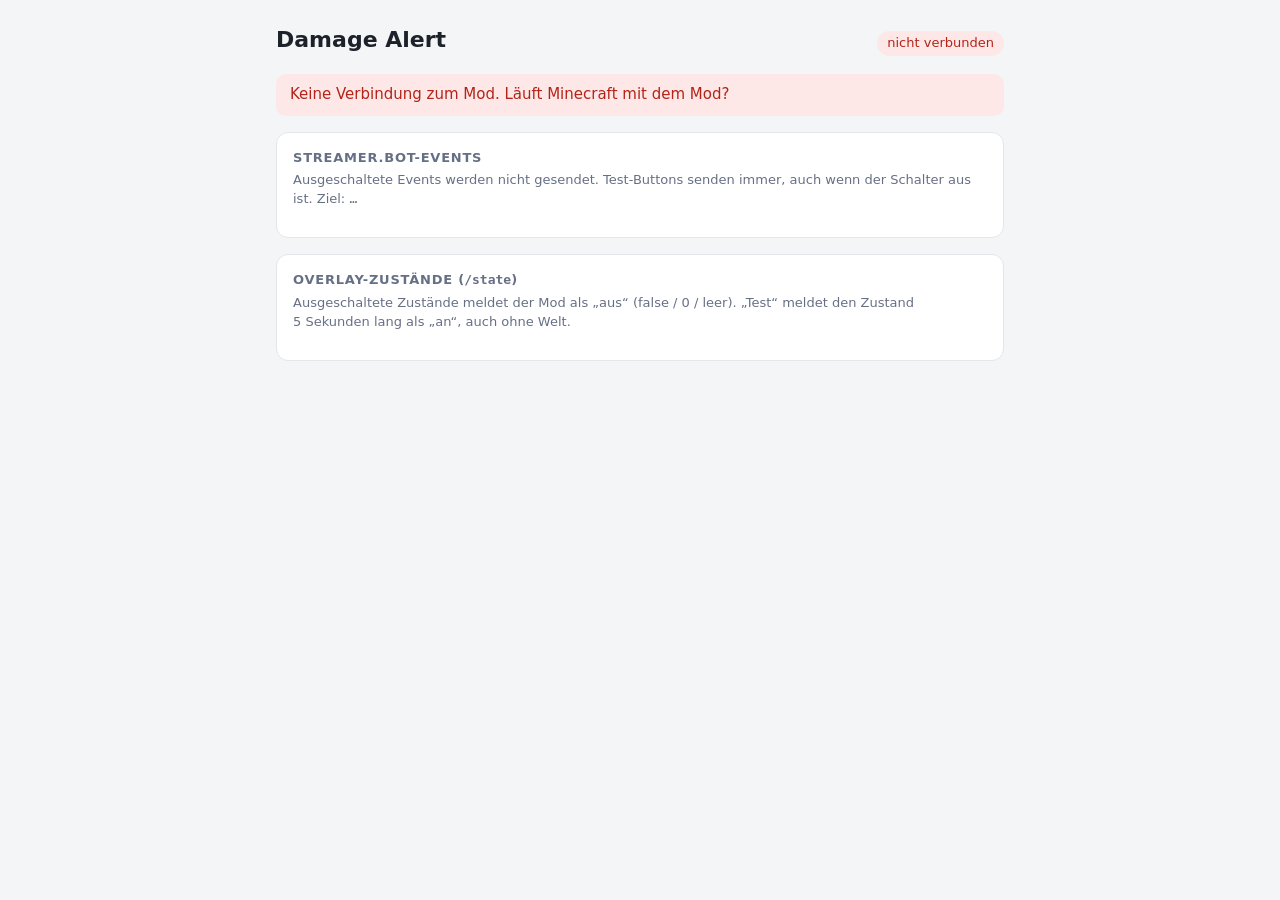
==== src/main/resources/assets/damagealert/web/index.html @ b90c87a6 "Add control panel to toggle and test effects - Web UI at http://127.0.0.1:7475/ served by the mod: p" ====
<!doctype html>
<html lang="de">
<head>
<meta charset="utf-8">
<meta name="viewport" content="width=device-width, initial-scale=1">
<title>Damage Alert</title>
<style>
  :root {
    --bg: #f4f5f7; --card: #ffffff; --text: #1d2129; --muted: #667085; --line: #e3e6eb;
    --accent: #2f7d4f; --accent-soft: #e3f3e9; --off: #c3c8d0; --warn: #b54708; --warn-soft: #fef0e1;
    --err: #b42318; --err-soft: #fde8e7; --btn: #eef0f3; --btn-hover: #e2e5ea;
  }
  @media (prefers-color-scheme: dark) {
    :root {
      --bg: #121418; --card: #1b1e24; --text: #e8eaed; --muted: #98a2b3; --line: #2b3038;
      --accent: #4cbf7a; --accent-soft: #173323; --off: #48505c; --warn: #f5a35c; --warn-soft: #3a2615;
      --err: #f97066; --err-soft: #3d1a18; --btn: #262a31; --btn-hover: #30353d;
    }
  }
  * { box-sizing: border-box; }
  body { margin: 0; background: var(--bg); color: var(--text);
         font: 15px/1.45 system-ui, -apple-system, "Segoe UI", Roboto, sans-serif; }
  main { max-width: 760px; margin: 0 auto; padding: 24px 16px 48px; }
  header { display: flex; align-items: baseline; justify-content: space-between; gap: 12px; flex-wrap: wrap; margin-bottom: 18px; }
  h1 { font-size: 22px; margin: 0; }
  h2 { font-size: 13px; text-transform: uppercase; letter-spacing: .06em; color: var(--muted); margin: 0 0 4px; }
  .hint { color: var(--muted); font-size: 13px; margin: 0 0 12px; }
  .pill { font-size: 13px; padding: 3px 10px; border-radius: 99px; background: var(--btn); color: var(--muted); }
  .pill.ok { background: var(--accent-soft); color: var(--accent); }
  .pill.bad { background: var(--err-soft); color: var(--err); }
  section { background: var(--card); border: 1px solid var(--line); border-radius: 12px; padding: 16px; margin-bottom: 16px; }
  .row { display: grid; grid-template-columns: auto 1fr auto; gap: 14px; align-items: center;
         padding: 10px 0; border-top: 1px solid var(--line); }
  .row:first-of-type { border-top: 0; }
  .name { font-weight: 600; }
  .sub { color: var(--muted); font-size: 13px; }
  .value { font-variant-numeric: tabular-nums; }
  .value.on { color: var(--accent); font-weight: 600; }
  .actions { display: flex; gap: 6px; flex-wrap: wrap; justify-content: flex-end; }
  button.test { border: 1px solid var(--line); background: var(--btn); color: var(--text); border-radius: 8px;
                padding: 6px 12px; font: inherit; font-size: 13px; cursor: pointer; white-space: nowrap; }
  button.test:hover { background: var(--btn-hover); }
  button.test:disabled { opacity: .6; cursor: progress; }
  .result { font-size: 12px; min-height: 1em; text-align: right; }
  .result.ok { color: var(--accent); } .result.bad { color: var(--err); } .result.info { color: var(--warn); }
  /* Schalter */
  .switch { position: relative; width: 44px; height: 26px; flex: none; }
  .switch input { position: absolute; opacity: 0; width: 100%; height: 100%; margin: 0; cursor: pointer; z-index: 1; }
  .switch span { position: absolute; inset: 0; border-radius: 99px; background: var(--off); transition: background .15s; }
  .switch span::after { content: ""; position: absolute; top: 3px; left: 3px; width: 20px; height: 20px; border-radius: 50%;
                        background: #fff; transition: transform .15s; box-shadow: 0 1px 2px rgba(0,0,0,.25); }
  .switch input:checked + span { background: var(--accent); }
  .switch input:checked + span::after { transform: translateX(18px); }
  .switch input:focus-visible + span { outline: 2px solid var(--accent); outline-offset: 2px; }
  .row.disabled .name, .row.disabled .value { opacity: .55; }
  .banner { display: none; background: var(--err-soft); color: var(--err); border-radius: 10px; padding: 10px 14px; margin-bottom: 16px; }
  .banner.show { display: block; }
  code { font-size: 13px; }
  @media (max-width: 520px) {
    .row { grid-template-columns: auto 1fr; }
    .row > .right { grid-column: 1 / -1; }
    .actions, .result { justify-content: flex-start; text-align: left; }
  }
</style>
</head>
<body>
<main>
  <header>
    <h1>Damage Alert</h1>
    <span id="world" class="pill">verbinde …</span>
  </header>
  <div id="banner" class="banner">Keine Verbindung zum Mod. Läuft Minecraft mit dem Mod?</div>

  <section>
    <h2>Streamer.bot-Events</h2>
    <p class="hint">Ausgeschaltete Events werden nicht gesendet. Test-Buttons senden immer, auch wenn der Schalter aus ist.
      Ziel: <code id="sbUrl">…</code></p>
    <div id="events"></div>
  </section>

  <section>
    <h2>Overlay-Zustände <span style="text-transform:none;letter-spacing:0">(<code>/state</code>)</span></h2>
    <p class="hint">Ausgeschaltete Zustände meldet der Mod als „aus“ (false / 0 / leer). „Test“ meldet den Zustand
      <span id="testSec">5</span>&nbsp;Sekunden lang als „an“, auch ohne Welt.</p>
    <div id="states"></div>
  </section>
</main>

<script>
"use strict";
const EVENTS = [
  { id: "damage", name: "Schaden", sub: a => `Action „${a.damage}“ mit damage und health`,
    tests: [{ action: "damage", label: "Test auslösen" }] },
  { id: "portal", name: "Nether-Portal", sub: a => `Actions „${a.portalStart}“ / „${a.portalEnd}“`,
    tests: [{ action: "portalStart", label: "Test Start" }, { action: "portalEnd", label: "Test Ende" }] },
];
const STATES = [
  { id: "underwater", name: "Unterwasser", sub: "Augen unter Wasser", test: true, fmt: s => yesNo(s.underwater) },
  { id: "inLava", name: "In Lava", test: true, fmt: s => yesNo(s.inLava) },
  { id: "freeze", name: "Frieren", sub: "0 bis 1, wie das Frost-Overlay", test: true,
    fmt: s => ({ text: Math.round(s.freeze * 100) + " %", on: s.freeze > 0 }) },
  { id: "raining", name: "Regen", test: true, fmt: s => yesNo(s.raining) },
  { id: "thundering", name: "Gewitter", test: true, fmt: s => yesNo(s.thundering) },
  { id: "biome", name: "Biom", fmt: s => text(s.biome) },
  { id: "dimension", name: "Dimension", fmt: s => text(s.dimension) },
  { id: "y", name: "Höhe (Y)", fmt: s => text(s.y) },
];
const yesNo = v => ({ text: v ? "ja" : "nein", on: !!v });
const text = v => ({ text: v === null || v === undefined ? "–" : String(v).replace(/^minecraft:/, ""), on: false });

let settings = null;

function el(tag, attrs = {}, ...children) {
  const e = document.createElement(tag);
  for (const [k, v] of Object.entries(attrs)) {
    if (k === "class") e.className = v; else if (k.startsWith("on")) e.addEventListener(k.slice(2), v); else e.setAttribute(k, v);
  }
  for (const c of children) if (c !== null && c !== undefined) e.append(c);
  return e;
}

async function api(path, method = "GET") {
  const r = await fetch(path, { method, headers: method === "POST" ? { "X-DamageAlert": "1" } : {} });
  const body = await r.json().catch(() => ({}));
  if (!r.ok) throw new Error(body.error || ("HTTP " + r.status));
  return body;
}

function switchFor(id, label) {
  const input = el("input", { type: "checkbox", "aria-label": label + " an/aus", "data-effect": id });
  input.checked = !!settings.effects[id];
  input.addEventListener("change", async () => {
    input.disabled = true;
    try {
      settings = await api(`/api/toggle?effect=${encodeURIComponent(id)}&enabled=${input.checked}`, "POST");
      showBanner(false);
    } catch (e) {
      input.checked = !input.checked;
      showBanner(true, "Speichern fehlgeschlagen: " + e.message);
    } finally {
      input.disabled = false;
      syncRows();
    }
  });
  return el("label", { class: "switch" }, input, el("span"));
}

function render() {
  document.getElementById("sbUrl").textContent = settings.streamerBot;
  document.getElementById("testSec").textContent = Math.round(settings.stateTestMillis / 1000);

  const ev = document.getElementById("events");
  ev.replaceChildren(...EVENTS.map(e => {
    const result = el("div", { class: "result", "data-result": e.id });
    const buttons = e.tests.map(t => el("button", { class: "test", type: "button", "data-test": t.action,
      onclick: ev2 => testAction(ev2.currentTarget, t.action, result) }, t.label));
    return el("div", { class: "row", "data-row": e.id },
      switchFor(e.id, e.name),
      el("div", {}, el("div", { class: "name" }, e.name), el("div", { class: "sub" }, e.sub(settings.actions))),
      el("div", { class: "right" }, el("div", { class: "actions" }, ...buttons), result));
  }));

  const st = document.getElementById("states");
  st.replaceChildren(...STATES.map(s => {
    const result = el("div", { class: "result", "data-result": s.id });
    const btn = s.test ? el("button", { class: "test", type: "button", "data-test-state": s.id,
      onclick: ev2 => testState(ev2.currentTarget, s.id, result) }, "Test") : null;
    return el("div", { class: "row", "data-row": s.id },
      switchFor(s.id, s.name),
      el("div", {}, el("div", { class: "name" }, s.name),
        el("div", { class: "sub" }, s.sub ? s.sub + " · " : "", "aktuell: ", el("span", { class: "value", "data-value": s.id }, "–"))),
      el("div", { class: "right" }, el("div", { class: "actions" }, btn), result));
  }));
  syncRows();
}

function syncRows() {
  for (const row of document.querySelectorAll("[data-row]")) {
    row.classList.toggle("disabled", !settings.effects[row.dataset.row]);
  }
}

function setResult(node, cls, msg) {
  node.className = "result " + cls;
  node.textContent = msg;
}

async function testAction(btn, action, result) {
  btn.disabled = true;
  setResult(result, "info", "sende …");
  try {
    const r = await api(`/api/test?action=${action}`, "POST");
    if (r.ok) setResult(result, "ok", `✓ Streamer.bot hat angenommen (${r.status})`);
    else setResult(result, "bad", "✗ " + (r.error || ("Status " + r.status)));
  } catch (e) {
    setResult(result, "bad", "✗ " + e.message);
  } finally {
    btn.disabled = false;
  }
}

async function testState(btn, id, result) {
  btn.disabled = true;
  try {
    const r = await api(`/api/test?state=${id}`, "POST");
    setResult(result, "ok", `✓ ${Math.round(r.millis / 1000)} s lang „an“`);
    setTimeout(() => { setResult(result, "", ""); btn.disabled = false; }, r.millis);
  } catch (e) {
    setResult(result, "bad", "✗ " + e.message);
    btn.disabled = false;
  }
}

function showBanner(show, msg) {
  const b = document.getElementById("banner");
  if (msg) b.textContent = msg;
  else if (show) b.textContent = "Keine Verbindung zum Mod. Läuft Minecraft mit dem Mod?";
  b.classList.toggle("show", show);
}

async function pollState() {
  try {
    const s = await (await fetch("/state", { cache: "no-store" })).json();
    for (const def of STATES) {
      const node = document.querySelector(`[data-value="${def.id}"]`);
      if (!node) continue;
      const v = def.fmt(s);
      node.textContent = v.text;
      node.classList.toggle("on", v.on);
    }
    const w = document.getElementById("world");
    w.textContent = s.inWorld ? "in einer Welt" : "keine Welt geladen";
    w.className = "pill " + (s.inWorld ? "ok" : "");
    if (!settings) await init();
    else showBanner(false);
  } catch (e) {
    const w = document.getElementById("world");
    w.textContent = "nicht verbunden";
    w.className = "pill bad";
    showBanner(true);
  }
}

async function init() {
  settings = await api("/api/settings");
  render();
  showBanner(false);
}

init().catch(() => showBanner(true));
pollState();
setInterval(pollState, 500);
</script>
</body>
</html>
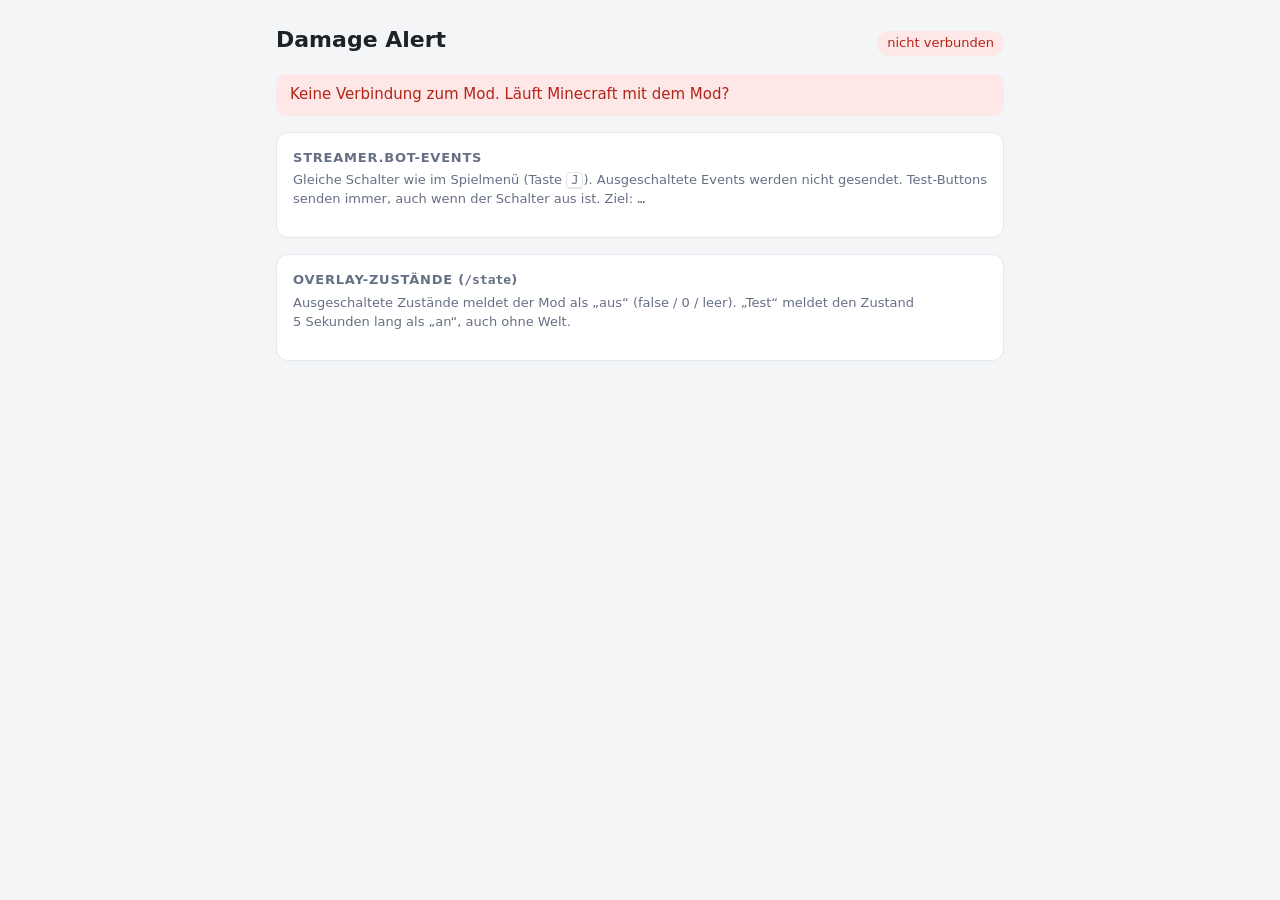
==== commit 5d4adf4b: "Add in-game menu to toggle and test effects - Key binding (default J, changeable in Controls) opens " ====
--- a/src/main/resources/assets/damagealert/web/index.html
+++ b/src/main/resources/assets/damagealert/web/index.html
@@ -56,6 +56,7 @@
   .banner { display: none; background: var(--err-soft); color: var(--err); border-radius: 10px; padding: 10px 14px; margin-bottom: 16px; }
   .banner.show { display: block; }
   code { font-size: 13px; }
+  kbd { font: 12px ui-monospace, monospace; border: 1px solid var(--line); border-bottom-width: 2px; border-radius: 4px; padding: 0 4px; }
   @media (max-width: 520px) {
     .row { grid-template-columns: auto 1fr; }
     .row > .right { grid-column: 1 / -1; }
@@ -73,7 +74,7 @@
 
   <section>
     <h2>Streamer.bot-Events</h2>
-    <p class="hint">Ausgeschaltete Events werden nicht gesendet. Test-Buttons senden immer, auch wenn der Schalter aus ist.
+    <p class="hint">Gleiche Schalter wie im Spielmenü (Taste <kbd>J</kbd>). Ausgeschaltete Events werden nicht gesendet. Test-Buttons senden immer, auch wenn der Schalter aus ist.
       Ziel: <code id="sbUrl">…</code></p>
     <div id="events"></div>
   </section>
@@ -232,13 +233,24 @@
     w.textContent = s.inWorld ? "in einer Welt" : "keine Welt geladen";
     w.className = "pill " + (s.inWorld ? "ok" : "");
     if (!settings) await init();
-    else showBanner(false);
+    else { showBanner(false); await refreshSettings(); }
   } catch (e) {
     const w = document.getElementById("world");
     w.textContent = "nicht verbunden";
     w.className = "pill bad";
     showBanner(true);
   }
+}
+
+/** Übernimmt Änderungen aus dem Ingame-Menü (oder einem anderen Browser-Tab). */
+async function refreshSettings() {
+  const fresh = await api("/api/settings");
+  for (const input of document.querySelectorAll("[data-effect]")) {
+    const on = !!fresh.effects[input.dataset.effect];
+    if (!input.disabled && input.checked !== on) input.checked = on;
+  }
+  settings = fresh;
+  syncRows();
 }
 
 async function init() {
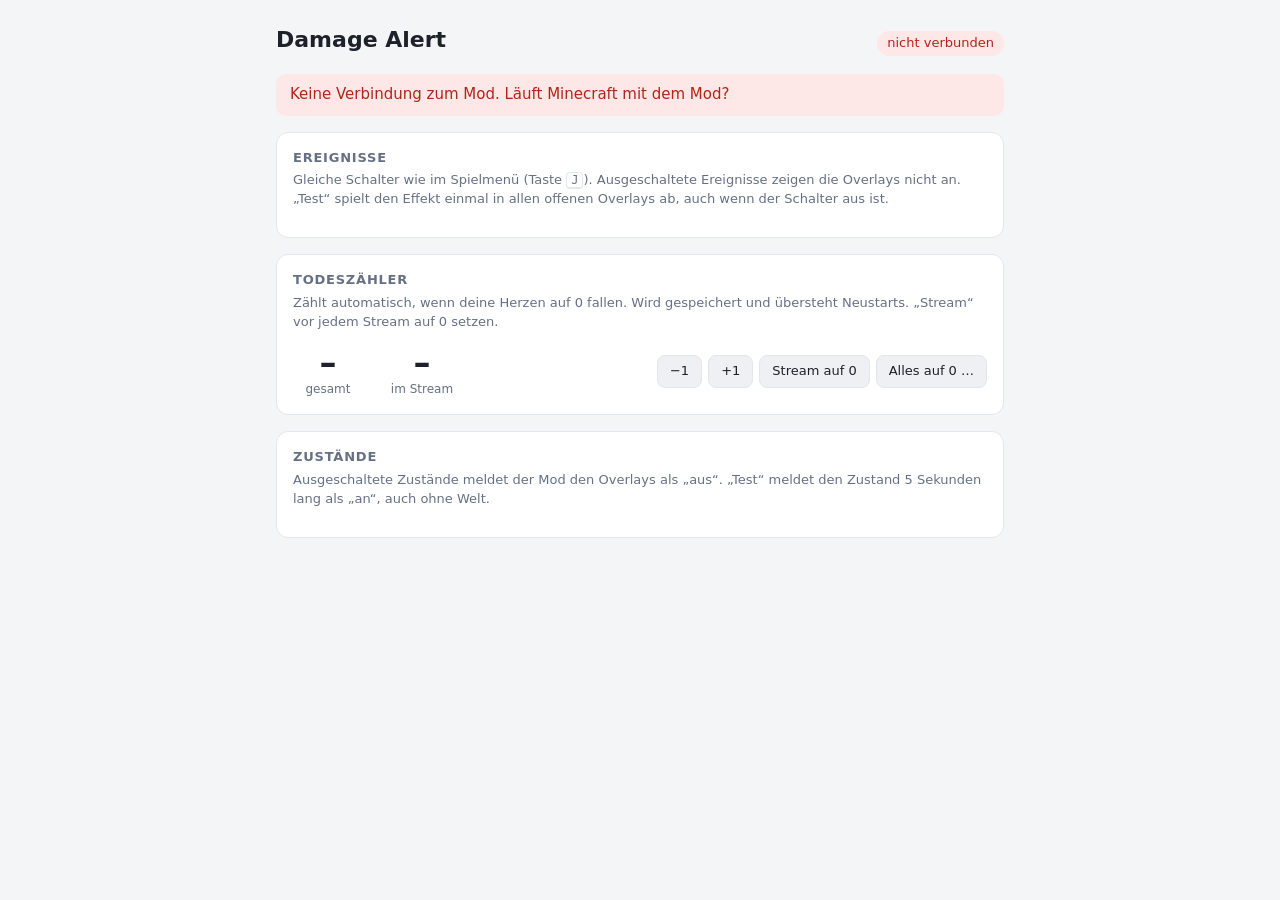
==== commit 1cf6daba: "WIP: drop Streamer.bot, add death counter and scene overlays (unfinished) Intermediate state, kept s" ====
--- a/src/main/resources/assets/damagealert/web/index.html
+++ b/src/main/resources/assets/damagealert/web/index.html
@@ -56,6 +56,11 @@
   .banner { display: none; background: var(--err-soft); color: var(--err); border-radius: 10px; padding: 10px 14px; margin-bottom: 16px; }
   .banner.show { display: block; }
   code { font-size: 13px; }
+  .deaths { display: flex; align-items: center; gap: 24px; flex-wrap: wrap; }
+  .deaths .count { display: flex; flex-direction: column; align-items: center; min-width: 70px; }
+  .deaths .count span { font-size: 34px; font-weight: 700; font-variant-numeric: tabular-nums; line-height: 1.1; }
+  .deaths .count small { color: var(--muted); font-size: 12px; }
+  .deaths .actions { margin-left: auto; }
   kbd { font: 12px ui-monospace, monospace; border: 1px solid var(--line); border-bottom-width: 2px; border-radius: 4px; padding: 0 4px; }
   @media (max-width: 520px) {
     .row { grid-template-columns: auto 1fr; }
@@ -73,15 +78,31 @@
   <div id="banner" class="banner">Keine Verbindung zum Mod. Läuft Minecraft mit dem Mod?</div>
 
   <section>
-    <h2>Streamer.bot-Events</h2>
-    <p class="hint">Gleiche Schalter wie im Spielmenü (Taste <kbd>J</kbd>). Ausgeschaltete Events werden nicht gesendet. Test-Buttons senden immer, auch wenn der Schalter aus ist.
-      Ziel: <code id="sbUrl">…</code></p>
+    <h2>Ereignisse</h2>
+    <p class="hint">Gleiche Schalter wie im Spielmenü (Taste <kbd>J</kbd>). Ausgeschaltete Ereignisse zeigen die Overlays nicht an.
+      „Test“ spielt den Effekt einmal in allen offenen Overlays ab, auch wenn der Schalter aus ist.</p>
     <div id="events"></div>
   </section>
 
   <section>
-    <h2>Overlay-Zustände <span style="text-transform:none;letter-spacing:0">(<code>/state</code>)</span></h2>
-    <p class="hint">Ausgeschaltete Zustände meldet der Mod als „aus“ (false / 0 / leer). „Test“ meldet den Zustand
+    <h2>Todeszähler</h2>
+    <p class="hint">Zählt automatisch, wenn deine Herzen auf 0 fallen. Wird gespeichert und übersteht Neustarts.
+      „Stream“ vor jedem Stream auf 0 setzen.</p>
+    <div class="deaths">
+      <div class="count"><span id="dTotal">–</span><small>gesamt</small></div>
+      <div class="count"><span id="dSession">–</span><small>im Stream</small></div>
+      <div class="actions">
+        <button class="test" type="button" data-deaths="dec">−1</button>
+        <button class="test" type="button" data-deaths="inc">+1</button>
+        <button class="test" type="button" data-deaths="resetSession">Stream auf 0</button>
+        <button class="test" type="button" data-deaths="resetTotal">Alles auf 0 …</button>
+      </div>
+    </div>
+  </section>
+
+  <section>
+    <h2>Zustände</h2>
+    <p class="hint">Ausgeschaltete Zustände meldet der Mod den Overlays als „aus“. „Test“ meldet den Zustand
       <span id="testSec">5</span>&nbsp;Sekunden lang als „an“, auch ohne Welt.</p>
     <div id="states"></div>
   </section>
@@ -90,12 +111,11 @@
 <script>
 "use strict";
 const EVENTS = [
-  { id: "damage", name: "Schaden", sub: a => `Action „${a.damage}“ mit damage und health`,
-    tests: [{ action: "damage", label: "Test auslösen" }] },
-  { id: "portal", name: "Nether-Portal", sub: a => `Actions „${a.portalStart}“ / „${a.portalEnd}“`,
-    tests: [{ action: "portalStart", label: "Test Start" }, { action: "portalEnd", label: "Test Ende" }] },
+  { id: "damage", name: "Schaden", sub: "Kurzer roter Effekt, wenn deine Herzen sinken" },
+  { id: "death", name: "Tod", sub: "Effekt „Du bist gestorben“ (gezählt wird trotzdem)" },
 ];
 const STATES = [
+  { id: "portal", name: "Nether-Portal", sub: "Wirbel-Effekt, solange du im Portal stehst", test: true, fmt: s => yesNo(s.inPortal) },
   { id: "underwater", name: "Unterwasser", sub: "Augen unter Wasser", test: true, fmt: s => yesNo(s.underwater) },
   { id: "inLava", name: "In Lava", test: true, fmt: s => yesNo(s.inLava) },
   { id: "freeze", name: "Frieren", sub: "0 bis 1, wie das Frost-Overlay", test: true,
@@ -147,18 +167,17 @@
 }
 
 function render() {
-  document.getElementById("sbUrl").textContent = settings.streamerBot;
   document.getElementById("testSec").textContent = Math.round(settings.stateTestMillis / 1000);
 
   const ev = document.getElementById("events");
   ev.replaceChildren(...EVENTS.map(e => {
     const result = el("div", { class: "result", "data-result": e.id });
-    const buttons = e.tests.map(t => el("button", { class: "test", type: "button", "data-test": t.action,
-      onclick: ev2 => testAction(ev2.currentTarget, t.action, result) }, t.label));
+    const btn = el("button", { class: "test", type: "button", "data-test": e.id,
+      onclick: ev2 => testEvent(ev2.currentTarget, e.id, result) }, "Test");
     return el("div", { class: "row", "data-row": e.id },
       switchFor(e.id, e.name),
-      el("div", {}, el("div", { class: "name" }, e.name), el("div", { class: "sub" }, e.sub(settings.actions))),
-      el("div", { class: "right" }, el("div", { class: "actions" }, ...buttons), result));
+      el("div", {}, el("div", { class: "name" }, e.name), el("div", { class: "sub" }, e.sub)),
+      el("div", { class: "right" }, el("div", { class: "actions" }, btn), result));
   }));
 
   const st = document.getElementById("states");
@@ -186,17 +205,31 @@
   node.textContent = msg;
 }
 
-async function testAction(btn, action, result) {
+async function testEvent(btn, id, result) {
   btn.disabled = true;
-  setResult(result, "info", "sende …");
   try {
-    const r = await api(`/api/test?action=${action}`, "POST");
-    if (r.ok) setResult(result, "ok", `✓ Streamer.bot hat angenommen (${r.status})`);
-    else setResult(result, "bad", "✗ " + (r.error || ("Status " + r.status)));
+    await api(`/api/test?event=${id}`, "POST");
+    setResult(result, "ok", "✓ im Overlay ausgelöst");
+    setTimeout(() => setResult(result, "", ""), 3000);
   } catch (e) {
     setResult(result, "bad", "✗ " + e.message);
   } finally {
     btn.disabled = false;
+  }
+}
+
+function showDeaths(d) {
+  document.getElementById("dTotal").textContent = d.total;
+  document.getElementById("dSession").textContent = d.session;
+}
+
+async function deathsOp(op) {
+  if (op === "resetTotal" && !confirm("Wirklich beide Zähler (gesamt und Stream) auf 0 setzen?")) return;
+  try {
+    settings = await api(`/api/deaths?op=${op}`, "POST");
+    showDeaths(settings.deaths);
+  } catch (e) {
+    showBanner(true, "Todeszähler: " + e.message);
   }
 }
 
@@ -251,14 +284,19 @@
   }
   settings = fresh;
   syncRows();
+  showDeaths(fresh.deaths);
 }
 
 async function init() {
   settings = await api("/api/settings");
   render();
+  showDeaths(settings.deaths);
   showBanner(false);
 }
 
+for (const b of document.querySelectorAll("[data-deaths]")) {
+  b.addEventListener("click", () => deathsOp(b.dataset.deaths));
+}
 init().catch(() => showBanner(true));
 pollState();
 setInterval(pollState, 500);
